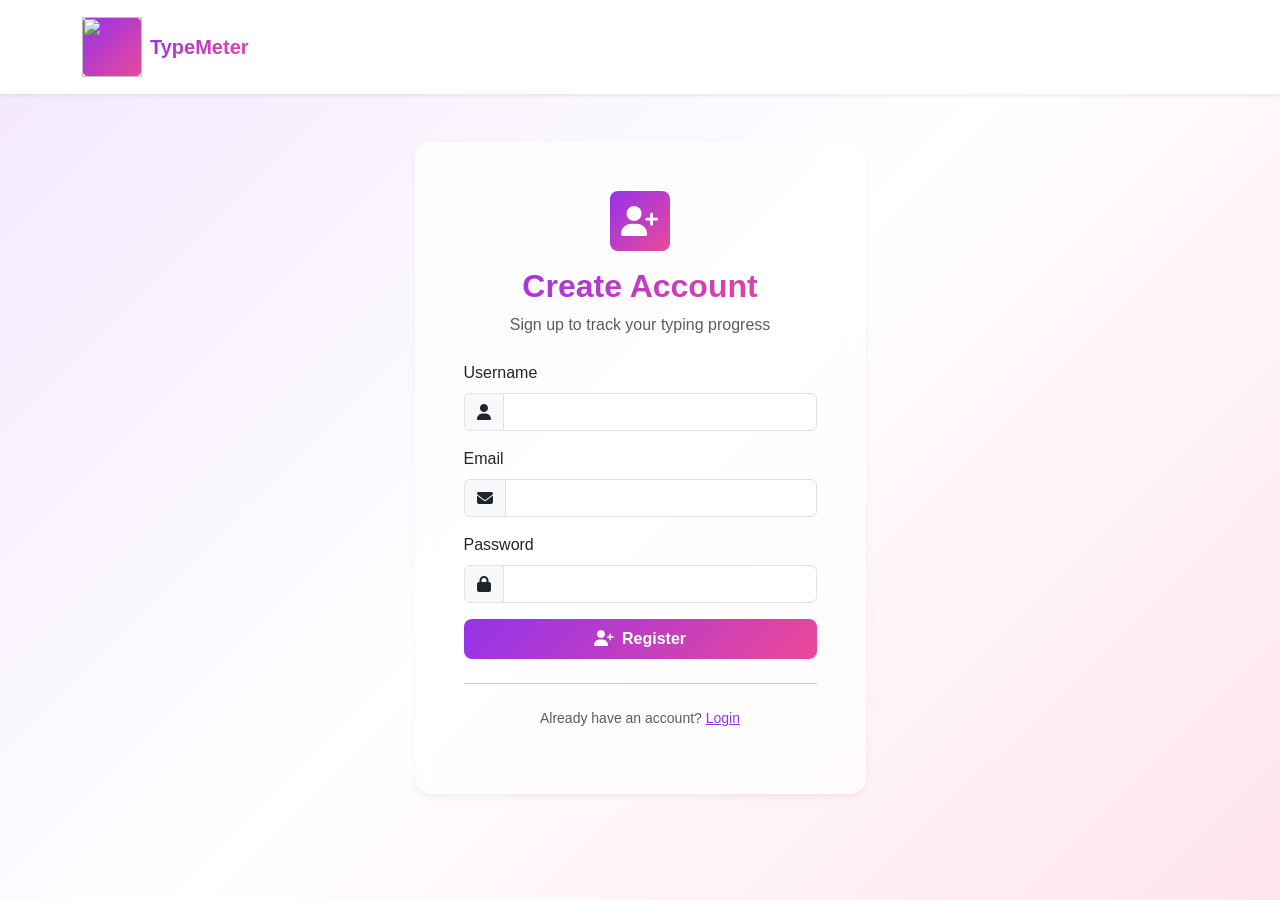
==== register.html @ 99d8bef7 "Initial project upload TypeMeter_Project" ====
<!DOCTYPE html>
<html lang="en">
<head>
    <meta charset="UTF-8">
    <meta name="viewport" content="width=device-width, initial-scale=1.0">
    <title>TypeMeter - Register</title>

    <!-- Bootstrap -->
    <link href="https://cdn.jsdelivr.net/npm/bootstrap@5.3.2/dist/css/bootstrap.min.css" rel="stylesheet">

    <!-- Icons -->
    <link rel="stylesheet" href="https://cdnjs.cloudflare.com/ajax/libs/font-awesome/6.5.1/css/all.min.css">

    <!-- Your CSS -->
    <link rel="stylesheet" href="styles.css">
</head>

<body>

<!-- NAVBAR -->
<nav class="navbar navbar-expand-lg navbar-light bg-white shadow-sm sticky-top">
    <div class="container">
        <a class="navbar-brand d-flex align-items-center" href="index.html">
            <div class="logo-box">
                <img src="https://cdn3d.iconscout.com/3d/premium/thumb/typing-keyboard-3d-icon-png-download-6805473.png" class="logo-img">
            </div>
            <span class="ms-2 fw-bold gradient-text">TypeMeter</span>
        </a>
    </div>
</nav>

<!-- REGISTER FORM -->
<div class="container py-5">
<div class="row justify-content-center">
<div class="col-md-6 col-lg-5">

<div class="card glass-card">
<div class="card-body p-4 p-md-5">

    <div class="text-center mb-4">
        <div class="logo-box mx-auto mb-3" style="width:60px;height:60px;">
            <i class="fas fa-user-plus" style="font-size:30px;"></i>
        </div>
        <h2 class="gradient-text">Create Account</h2>
        <p class="text-muted">Sign up to track your typing progress</p>
    </div>

    <!-- FORM -->
    <form action="auth/register.php" method="POST">

        <!-- Username -->
        <div class="mb-3">
            <label class="form-label">Username</label>
            <div class="input-group">
                <span class="input-group-text">
                    <i class="fas fa-user"></i>
                </span>
                <input type="text" name="username" class="form-control" required>
            </div>
        </div>

        <!-- Email -->
        <div class="mb-3">
            <label class="form-label">Email</label>
            <div class="input-group">
                <span class="input-group-text">
                    <i class="fas fa-envelope"></i>
                </span>
                <input type="email" name="email" class="form-control" required>
            </div>
        </div>

        <!-- Password -->
        <div class="mb-3">
            <label class="form-label">Password</label>
            <div class="input-group">
                <span class="input-group-text">
                    <i class="fas fa-lock"></i>
                </span>
                <input type="password" name="password" class="form-control" required>
            </div>
        </div>

        <!-- BUTTON -->
        <button type="submit" class="btn btn-gradient w-100">
            <i class="fas fa-user-plus me-2"></i>Register
        </button>

    </form>

    <hr class="my-4">

    <!-- LOGIN LINK -->
    <div class="text-center">
        <p class="small text-muted">
            Already have an account?
            <a href="login.html" class="text-purple">Login</a>
        </p>
    </div>

</div>
</div>

</div>
</div>
</div>

</body>
</html>
---- styles.css ----
/* ========================================
   TYPOGRAPHY & BASE STYLES
======================================== */
:root {
    --purple: #9333ea;
    --pink: #ec4899;
    --blue: #3b82f6;
    --green: #10b981;
    --indigo: #6366f1;
    --orange: #f59e0b;
    --gradient-purple-pink: linear-gradient(135deg, #9333ea 0%, #ec4899 100%);
    --gradient-bg: linear-gradient(135deg, #f3e7ff 0%, #ffffff 50%, #ffe4f0 100%);
}

* {
    margin: 0;
    padding: 0;
    box-sizing: border-box;
}

body {
    font-family: -apple-system, BlinkMacSystemFont, 'Segoe UI', 'Roboto', 'Oxygen', 'Ubuntu', 'Cantarell', 'Fira Sans', 'Droid Sans', 'Helvetica Neue', sans-serif;
    background: var(--gradient-bg);
    min-height: 100vh;
}

/* ========================================
   NAVIGATION
======================================== */
.navbar {
    padding: 0.75rem 0;
}

.navbar-brand {
    font-size: 1.25rem;
    color: #1f2937;
    transition: color 0.3s;
}

.navbar-brand:hover {
    color: var(--purple);
}

.logo-box {
    width: 60px;
    height: 60px;
    background: var(--gradient-purple-pink);
    border-radius: 0.5rem;
    display: flex;
    align-items: center;
    justify-content: center;
    color: white;
    font-size: 1.25rem;
}
.logo-img {
    width: 60px;
    height: 60px;
    object-fit: contain;
}

.nav-link {
    color: #4b5563;
    font-weight: 500;
    padding: 0.5rem 1rem;
    margin: 0 0.25rem;
    border-radius: 0.5rem;
    transition: all 0.3s;
}

.nav-link:hover,
.nav-link.active {
    color: var(--purple);
    background-color: #f3e7ff;
}

.btn-gradient {
    background: var(--gradient-purple-pink);
    color: white;
    border: none;
    padding: 0.5rem 1.5rem;
    border-radius: 0.5rem;
    font-weight: 600;
    transition: all 0.3s;
}

.btn-gradient:hover {
    transform: translateY(-2px);
    box-shadow: 0 10px 25px rgba(147, 51, 234, 0.3);
    color: white;
}

/* ========================================
   HERO SECTION
======================================== */
.hero-section {
    position: relative;
    height: 600px;
    background-image: url('https://images.unsplash.com/photo-1758874573150-05c1b6b56407?w=1920');
    background-size: cover;
    background-position: center;
    display: flex;
    align-items: center;
    justify-content: center;
    overflow: hidden;
}

.hero-overlay {
    position: absolute;
    inset: 0;
    background: linear-gradient(135deg, rgba(191, 136, 243, 0.9) 0%, rgba(147, 51, 234, 0.85) 50%, rgba(236, 72, 153, 0.9) 100%);
}

.hero-content {
    position: relative;
    z-index: 10;
}

/* ========================================
   CARDS & COMPONENTS
======================================== */
.feature-card {
    background: rgba(255, 255, 255, 0.7);
    backdrop-filter: blur(10px);
    padding: 2rem;
    border-radius: 1rem;
    transition: all 0.3s;
    border: 1px solid rgba(255, 255, 255, 0.8);
    height: 100%;
}

.feature-card:hover {
    transform: translateY(-5px);
    box-shadow: 0 10px 30px rgba(0, 0, 0, 0.1);
}

.feature-icon {
    width: 60px;
    height: 60px;
    border-radius: 1rem;
    display: flex;
    align-items: center;
    justify-content: center;
    color: white;
    font-size: 1.5rem;
    margin: 0 auto;
}

.bg-purple { background: var(--purple); }
.bg-pink { background: var(--pink); }
.bg-blue { background: var(--blue); }
.bg-green { background: var(--green); }
.bg-indigo { background: var(--indigo); }
.bg-orange { background: var(--orange); }

.glass-card {
    background: rgba(255, 255, 255, 0.7);
    backdrop-filter: blur(10px);
    border: 1px solid rgba(255, 255, 255, 0.8);
    border-radius: 1rem;
    box-shadow: 0 4px 6px rgba(0, 0, 0, 0.05);
}

/* ========================================
   GRADIENT TEXT
======================================== */
.gradient-text {
    background: var(--gradient-purple-pink);
    -webkit-background-clip: text;
    -webkit-text-fill-color: transparent;
    background-clip: text;
    font-weight: 700;
}

/* ========================================
   TYPING TEST COMPONENTS
======================================== */
.stat-box {
    padding: 1rem;
}

.typing-text {
    font-size: 1.125rem;
    line-height: 2;
    color: #1f2937;
    user-select: none;
    word-spacing: 0.25rem;
}

.typing-input {
    font-size: 1.125rem;
    border: 2px solid #e5e7eb;
    border-radius: 0.5rem;
    padding: 1rem;
    transition: all 0.3s;
}

.typing-input:focus {
    border-color: var(--purple);
    box-shadow: 0 0 0 3px rgba(147, 51, 234, 0.1);
    outline: none;
}

.typing-input:disabled {
    background-color: #f9fafb;
    cursor: not-allowed;
}

/* ========================================
   TIME SELECTION BUTTONS
======================================== */
.btn-time {
    padding: 0.75rem 1.5rem;
    border-radius: 0.5rem;
    font-weight: 600;
    border: 2px solid #e5e7eb;
    background: white;
    color: #4b5563;
    transition: all 0.3s;
}

.btn-time:hover,
.btn-time.active {
    background: var(--gradient-purple-pink);
    color: white;
    border-color: transparent;
    box-shadow: 0 4px 12px rgba(147, 51, 234, 0.3);
}

/* ========================================
   RESULTS CARD
======================================== */
.result-card {
    background: var(--gradient-purple-pink);
    border-radius: 1rem;
    box-shadow: 0 20px 40px rgba(147, 51, 234, 0.3);
}

.result-card.result-success {
    background: linear-gradient(135deg, #10b981 0%, #059669 100%);
}

.result-card.result-moderate {
    background: linear-gradient(135deg, #f59e0b 0%, #d97706 100%);
}

.result-card.result-poor {
    background: linear-gradient(135deg, #ef4444 0%, #dc2626 100%);
}

.result-emoji {
    font-size: 4rem;
    line-height: 1;
}

.result-stat-box {
    background: rgba(255, 255, 255, 0.1);
    backdrop-filter: blur(10px);
    border-radius: 0.75rem;
    padding: 1.5rem;
}

/* ========================================
   IMAGES
======================================== */
.practice-hero-img,
.tips-hero-img,
.contact-hero-img {
    height: 320px;
    object-fit: cover;
    width: 100%;
}

@media (min-width: 768px) {
    .practice-hero-img {
        height: 350px;
    }
    
    .tips-hero-img {
        height: 350px;
    }
    
    .contact-hero-img {
        height: 350px;
    }
}

/* ========================================
   TIPS PAGE
======================================== */
.tip-card {
    background: rgba(255, 255, 255, 0.7);
    backdrop-filter: blur(10px);
    padding: 2rem;
    border-radius: 1rem;
    border: 1px solid rgba(255, 255, 255, 0.8);
    text-align: center;
    transition: all 0.3s;
    height: 100%;
}

.tip-card:hover {
    transform: translateY(-5px);
    box-shadow: 0 10px 30px rgba(0, 0, 0, 0.1);
}

.tip-icon {
    width: 60px;
    height: 60px;
    border-radius: 1rem;
    display: flex;
    align-items: center;
    justify-content: center;
    color: white;
    font-size: 1.5rem;
    margin: 0 auto;
}

/* ========================================
   CONTACT PAGE
======================================== */
.contact-info-item {
    display: flex;
    gap: 1rem;
    align-items: start;
}

.contact-icon {
    width: 50px;
    height: 50px;
    background: var(--gradient-purple-pink);
    border-radius: 0.75rem;
    display: flex;
    align-items: center;
    justify-content: center;
    color: white;
    font-size: 1.25rem;
    flex-shrink: 0;
}

.social-links {
    display: flex;
    gap: 1rem;
    justify-content: center;
}

.social-icon {
    width: 45px;
    height: 45px;
    border-radius: 0.5rem;
    display: flex;
    align-items: center;
    justify-content: center;
    color: white;
    font-size: 1.25rem;
    transition: all 0.3s;
    text-decoration: none;
}

.social-icon:hover {
    transform: translateY(-3px);
    box-shadow: 0 5px 15px rgba(0, 0, 0, 0.2);
    color: white;
}

/* ========================================
   FORM VALIDATION
======================================== */
.form-control.is-invalid {
    border-color: #dc3545;
}

.invalid-feedback {
    display: block;
    color: #dc3545;
    font-size: 0.875rem;
    margin-top: 0.25rem;
}

/* ========================================
   BUTTONS
======================================== */
.btn-outline-purple {
    border: 2px solid var(--purple);
    color: var(--purple);
    background: transparent;
    font-weight: 600;
}

.btn-outline-purple:hover {
    background: var(--purple);
    color: white;
    border-color: var(--purple);
}

/* ========================================
   FOOTER
======================================== */
footer a {
    transition: opacity 0.3s;
}

footer a:hover {
    opacity: 0.7;
}

.footer-link {
    color: #cbd5f5;
    text-decoration: none;
    display: block;
    margin-bottom: 8px;
    transition: 0.3s;
}

.footer-link:hover {
    color: #9333ea;
}

.footer-icon {
    width: 40px;
    height: 40px;
    background: rgba(255,255,255,0.1);
    border-radius: 10px;
    display: flex;
    align-items: center;
    justify-content: center;
    color: white;
    transition: 0.3s;
}

.footer-icon:hover {
    background: linear-gradient(135deg,#9333ea,#ec4899);
    transform: translateY(-3px);
}


/* ========================================
   UTILITY CLASSES
======================================== */
.text-purple { color: var(--purple); }
.text-pink { color: var(--pink); }
.text-blue { color: var(--blue); }

/* ========================================
   RESPONSIVE
======================================== */
@media (max-width: 768px) {
    .hero-section {
        height: 500px;
    }
    
    .hero-section h1 {
        font-size: 2.5rem;
    }
    
    .hero-section p {
        font-size: 1.125rem;
    }
}

@media (max-width: 576px) {
    .btn-time {
        padding: 0.625rem 1.25rem;
        font-size: 0.875rem;
    }
    
    .result-emoji {
        font-size: 3rem;
    }
}

/* ========================================
   ANIMATIONS
======================================== */
@keyframes fadeIn {
    from {
        opacity: 0;
        transform: translateY(20px);
    }
    to {
        opacity: 1;
        transform: translateY(0);
    }
}

.fade-in {
    animation: fadeIn 0.5s ease-out;
}
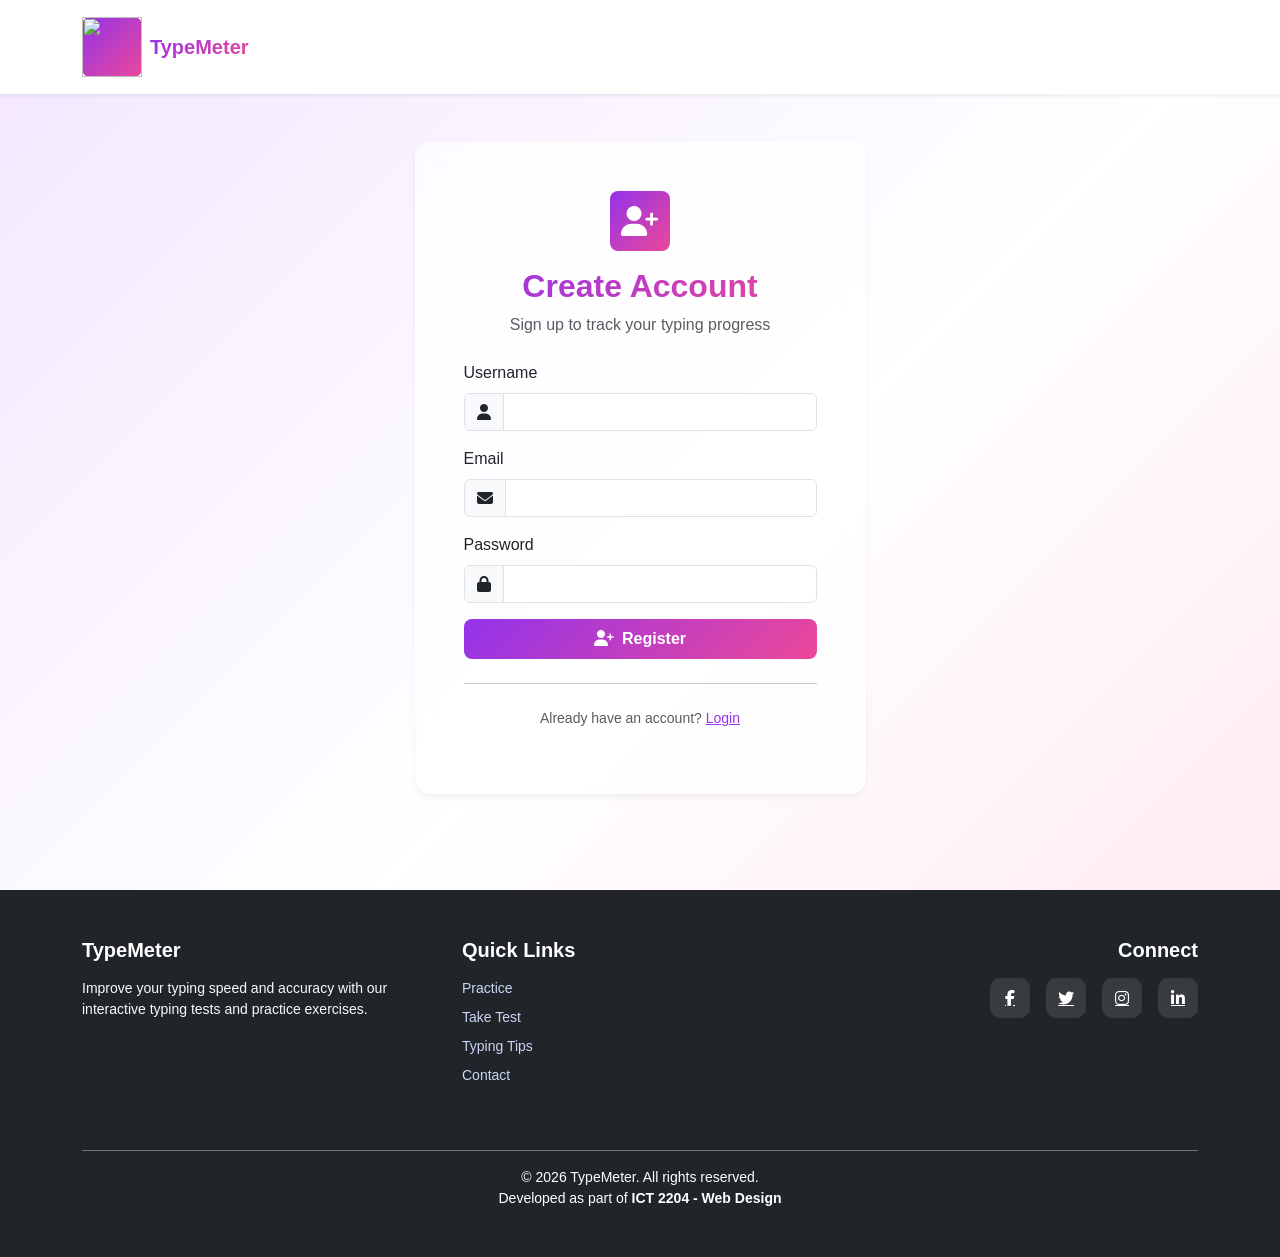
==== commit bbce7527: "Update register.html" ====
--- a/register.html
+++ b/register.html
@@ -104,6 +104,54 @@
 </div>
 </div>
 </div>
+    <!-- FOOTER -->
+<footer class="bg-dark text-white py-5 mt-5">
+    <div class="container">
+    <div class="row">
+
+      <!-- About -->
+      <div class="col-md-4 mb-4">
+        <h5 class="fw-bold mb-3">TypeMeter</h5>
+        <p class="text-light small mb-1">
+          Improve your typing speed and accuracy with our interactive typing tests and practice exercises.
+        </p>
+      </div>
+
+      <!-- Quick Links -->
+      <div class="col-md-4 mb-4">
+        <h5 class="fw-bold mb-3">Quick Links</h5>
+        <ul class="list-unstyled small">
+          <li><a href="practice.html" class="footer-link">Practice</a></li>
+          <li><a href="test.html" class="footer-link">Take Test</a></li>
+          <li><a href="tips.html" class="footer-link">Typing Tips</a></li>
+          <li><a href="contact.html" class="footer-link">Contact</a></li>
+        </ul>
+      </div>
+
+      <!-- Social -->
+      <div class="col-md-4 mb-4 text-md-end text-center">
+        <h5 class="fw-bold mb-3">Connect</h5>
+        <div class="d-flex justify-content-md-end justify-content-center gap-3">
+          <a href="#" class="footer-icon"><i class="fab fa-facebook-f"></i></a>
+          <a href="#" class="footer-icon"><i class="fab fa-twitter"></i></a>
+          <a href="#" class="footer-icon"><i class="fab fa-instagram"></i></a>
+          <a href="#" class="footer-icon"><i class="fab fa-linkedin-in"></i></a>
+        </div>
+      </div>
+
+    </div>
+
+    <!-- Bottom -->
+    <div class="text-center mt-4 pt-3 border-top border-secondary small">
+      <p class="mb-0">
+        © 2026 TypeMeter. All rights reserved.
+      </p>
+      <p class="mb-0">
+         Developed as part of <strong>ICT 2204 - Web Design</strong>
+      </p>
+    </div>
+  </div>
+</footer>
 
 </body>
-</html>+</html>
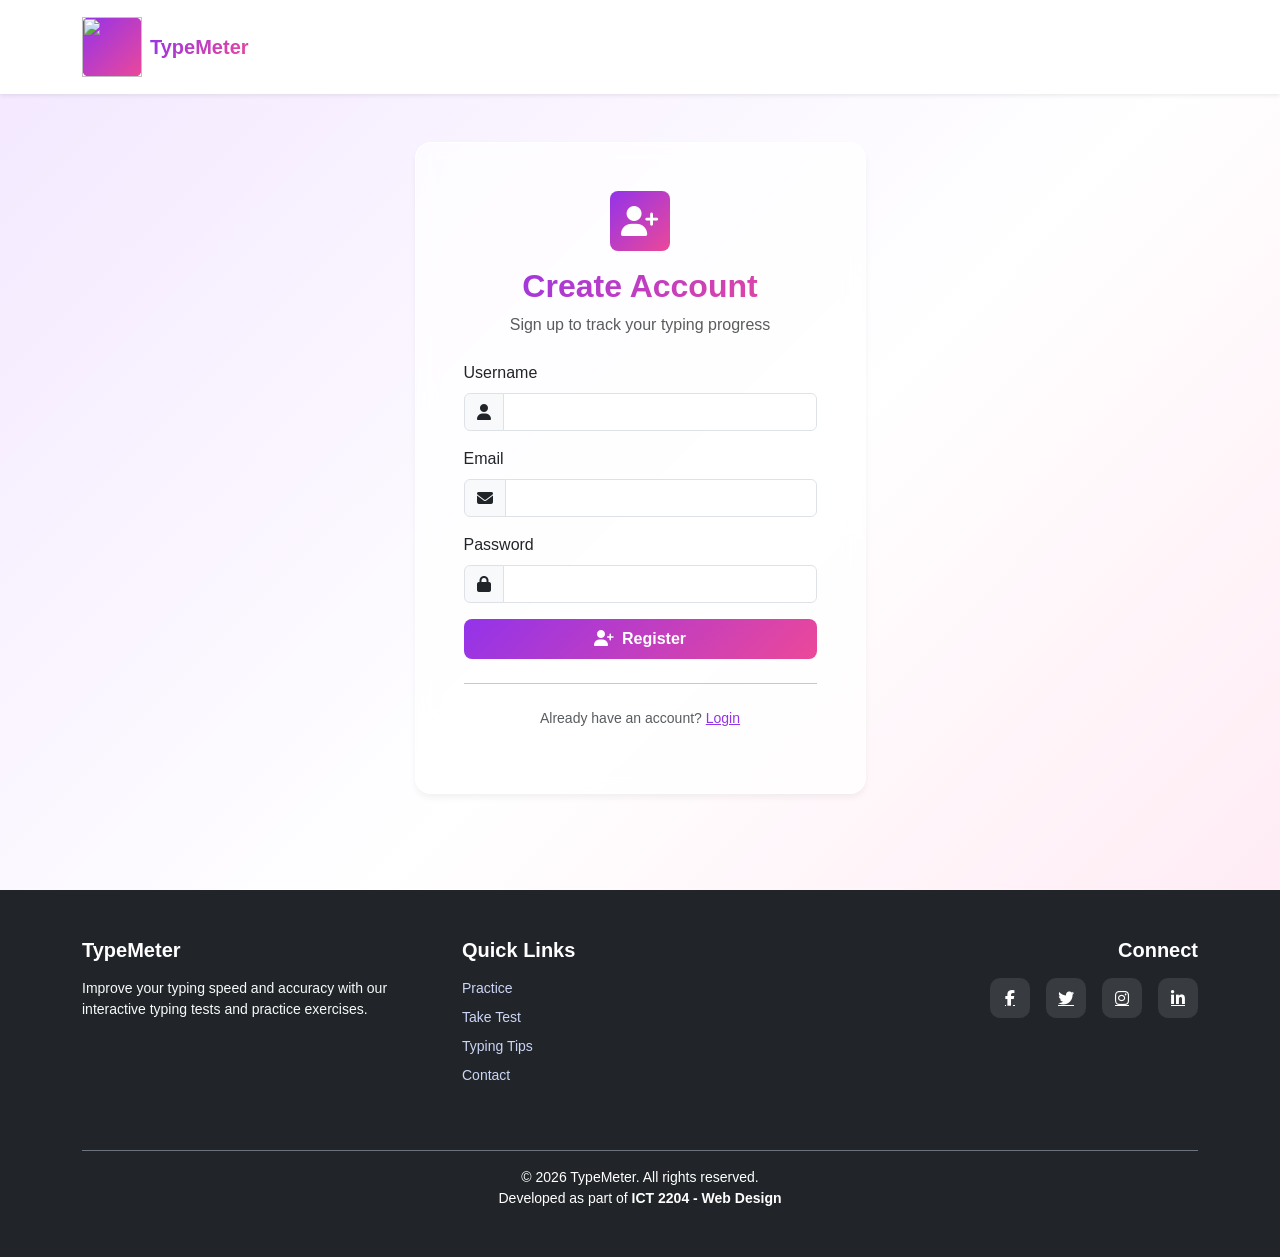
==== commit 58ae3ccc: "Update register.html" ====
--- a/register.html
+++ b/register.html
@@ -152,6 +152,9 @@
     </div>
   </div>
 </footer>
+    <!-- JS -->
+<script src="https://cdn.jsdelivr.net/npm/bootstrap@5.3.2/dist/js/bootstrap.bundle.min.js"></script>
+<script src="script.js"></script>
 
 </body>
 </html>
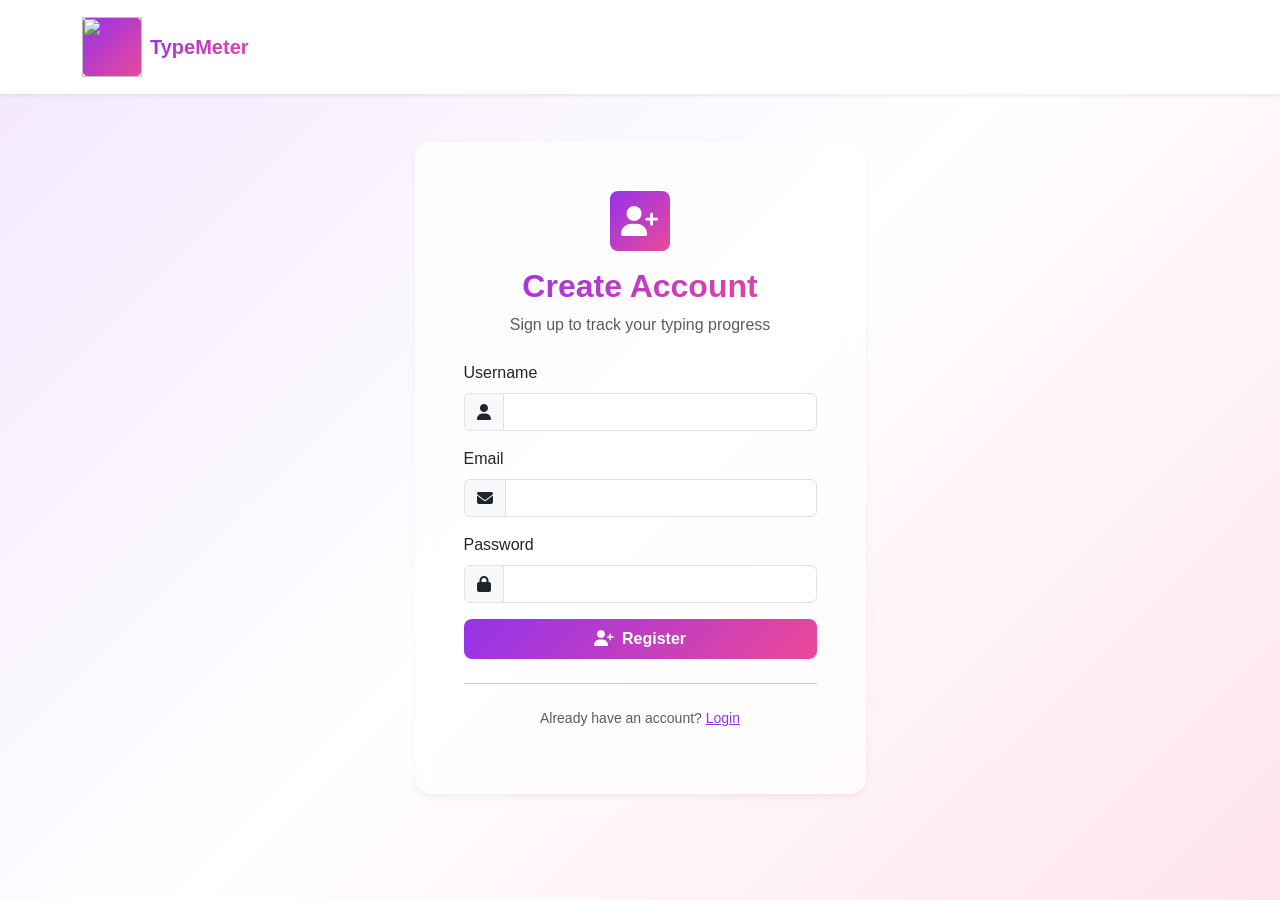
==== commit 508a11ec: "Update register.html" ====
--- a/register.html
+++ b/register.html
@@ -104,57 +104,6 @@
 </div>
 </div>
 </div>
-    <!-- FOOTER -->
-<footer class="bg-dark text-white py-5 mt-5">
-    <div class="container">
-    <div class="row">
-
-      <!-- About -->
-      <div class="col-md-4 mb-4">
-        <h5 class="fw-bold mb-3">TypeMeter</h5>
-        <p class="text-light small mb-1">
-          Improve your typing speed and accuracy with our interactive typing tests and practice exercises.
-        </p>
-      </div>
-
-      <!-- Quick Links -->
-      <div class="col-md-4 mb-4">
-        <h5 class="fw-bold mb-3">Quick Links</h5>
-        <ul class="list-unstyled small">
-          <li><a href="practice.html" class="footer-link">Practice</a></li>
-          <li><a href="test.html" class="footer-link">Take Test</a></li>
-          <li><a href="tips.html" class="footer-link">Typing Tips</a></li>
-          <li><a href="contact.html" class="footer-link">Contact</a></li>
-        </ul>
-      </div>
-
-      <!-- Social -->
-      <div class="col-md-4 mb-4 text-md-end text-center">
-        <h5 class="fw-bold mb-3">Connect</h5>
-        <div class="d-flex justify-content-md-end justify-content-center gap-3">
-          <a href="#" class="footer-icon"><i class="fab fa-facebook-f"></i></a>
-          <a href="#" class="footer-icon"><i class="fab fa-twitter"></i></a>
-          <a href="#" class="footer-icon"><i class="fab fa-instagram"></i></a>
-          <a href="#" class="footer-icon"><i class="fab fa-linkedin-in"></i></a>
-        </div>
-      </div>
-
-    </div>
-
-    <!-- Bottom -->
-    <div class="text-center mt-4 pt-3 border-top border-secondary small">
-      <p class="mb-0">
-        © 2026 TypeMeter. All rights reserved.
-      </p>
-      <p class="mb-0">
-         Developed as part of <strong>ICT 2204 - Web Design</strong>
-      </p>
-    </div>
-  </div>
-</footer>
-    <!-- JS -->
-<script src="https://cdn.jsdelivr.net/npm/bootstrap@5.3.2/dist/js/bootstrap.bundle.min.js"></script>
-<script src="script.js"></script>
 
 </body>
 </html>
